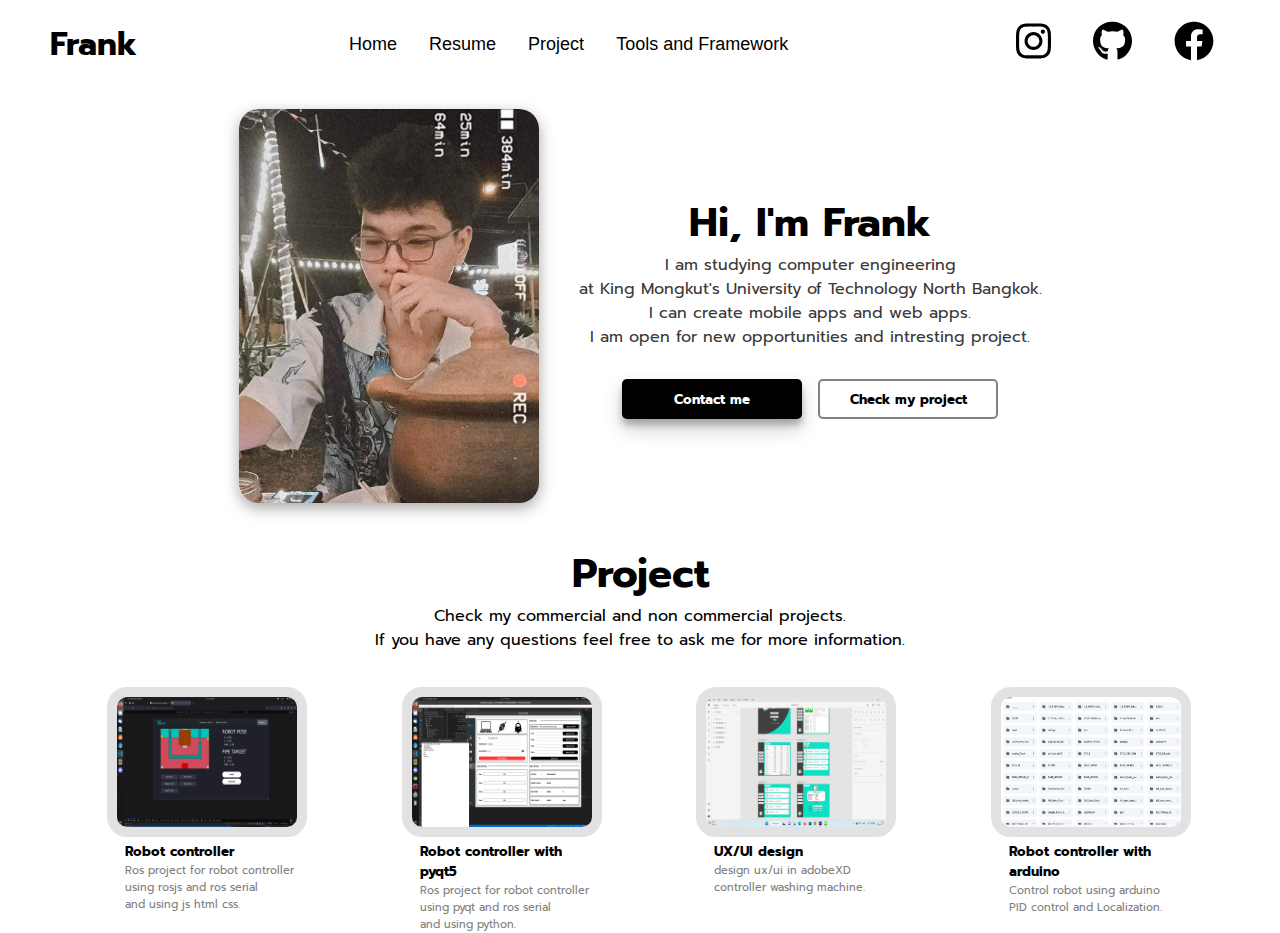
==== index.html @ 697e7351 "second" ====
<html lang="en">

<head>
    <meta charset="UTF-8">
    <meta http-equiv="X-UA-Compatible" content="IE=edge">
    <meta name="viewport" content="width=device-width, initial-scale=1.0">
    <title>Frank</title>

    <link rel="shortcut icon" href="../accessory/image/meow2_icon.png" type="image/x-icon">
    <link rel="preconnect" href="https://fonts.googleapis.com">
    <link rel="preconnect" href="https://fonts.gstatic.com" crossorigin>
    <link href="https://fonts.googleapis.com/css2?family=Prompt:wght@500&display=swap" rel="stylesheet">
    <link rel="stylesheet" href="src/css/home.css">
    <link rel="preconnect" href="https://fonts.googleapis.com">
    <link rel="preconnect" href="https://fonts.gstatic.com" crossorigin>
    <link href="https://fonts.googleapis.com/css2?family=Open+Sans:wght@500&display=swap" rel="stylesheet">
    <link rel="stylesheet" href="https://cdnjs.cloudflare.com/ajax/libs/font-awesome/5.15.3/css/all.min.css">

</head>

<body>
    <header class="header">
        <nav class="navbar" id="navbar">
            <div class="top-nav-menu">
                <div class="logo">
                    <h1><a href="">Frank</a></h1>
                </div>
                <ul class="center-menu">
                    <li class="menu-item"><a href="/index.html">Home</a></li>
                    <li class="menu-item"><a href="src/html/resume.html">Resume</a></li>
                    <li class="menu-item"><a href="">Project</a></li>
                    <li class="menu-item"><a href="src/html/tools.html">Tools and Framework</a></li>
                </ul>
                <ul class="right-menu">
                    <!-- <li class="menu-item switch-lang">
                    <div class="switch">
                        <input id="language-toggle" class="check-toggle check-toggle-round-flat" type="checkbox">
                        <label for="language-toggle"></label>
                        <span class="on">TH</span>
                        <span class="off">EN</span>
                    </div>
                </li> -->
                    <li class="menu-item instagram-icon"><a
                            href="https://instagram.com/frank2042547?utm_source=qr&igshid=MzNlNGNkZWQ4Mg%3D%3D"
                            target="_blank"><img src="img/instagram.svg"></a></li>
                    <li class="menu-item github-icon"><a href="https://github.com/Nicasiozero" target="_blank"><img
                                src="img/github.svg"></a></li>
                    <li class="menu-item facebook-icon"><a
                            href="https://www.facebook.com/sermchart.leelasakulmekeart.39/" target="_blank"><img
                                src="img/facebook.svg"></a></li>
                    <li class="menu-btn">
                        <input type="checkbox" id="image-checkbox">
                        <label for="image-checkbox" class="image-label"></label>
                    </li>
                </ul>
            </div>
            <div class="bottom-nav-menu">
                <div class="slide-menu">
                    <div class="project_menubar">
                        <a href=""><img src="img/house-solid.svg" alt="">Home</a>
                    </div>
                    <div class="resume_menubar">
                        <a href="../html/resume.html"><img src="img/address-card-solid.svg" alt="">Resume</a>
                    </div>
                    <div class="project_menubar">
                        <a href=""><img src="img/layer-group-solid.svg" alt="">Project</a>
                    </div>
                    <div class="framwork_menubar">
                        <a href=""><img src="img/code-solid.svg" alt="">Tools and Framework</a>
                    </div>
                    <div class="instagram_menubar">
                        <a href="https://instagram.com/frank2042547?utm_source=qr&igshid=MzNlNGNkZWQ4Mg%3D%3D"
                            target="_blank"><img src="img/instagram.svg" alt="">Instagram</a>
                    </div>
                    <div class="facebook_menubar">
                        <a href="https://www.facebook.com/sermchart.leelasakulmekeart.39/" target="_blank"><img
                                src="img/facebook.svg" alt="">Facebook</a>
                    </div>
                    <div class="github_menubar">
                        <a href="https://github.com/Nicasiozero" target="_blank"><img src="img/github.svg"
                                alt="">Github</a>
                    </div>
                </div>
            </div>
        </nav>
    </header>
    <section class="section">
        <div class="image">
            <img src="img/profile_full.jpg" alt="">
        </div>
        <div class="text">
            <h1>Hi, I'm Frank</h1>
            <p>I am studying computer engineering <br>at King Mongkut's University of Technology North Bangkok. <br>I
                can create mobile apps and web apps. <br>I am open for new opportunities and intresting project.</p>
            <div class="btn">
                <button class="contact-btn">Contact me</button>
                <button class="check-btn">Check my project</button>
            </div>
        </div>
    </section>

    <section class="work">
        <div class="work-text">
            <h1>Project</h1>
            <p>Check my commercial and non commercial projects. <br>If you have any questions feel free to ask me for
                more information.</p>
            <!-- <div class="select_btn">
                <input class="checkbox-tools" type="radio" name="selection" id="option1">
                <label for="option1">All</label>
                <input class="checkbox-tools" type="radio" name="selection" id="option2">
                <label for="option2">Java</label>
                <input class="checkbox-tools" type="radio" name="selection" id="option3">
                <label for="option3">Python</label>
                <input class="checkbox-tools" type="radio" name="selection" id="option4">
                <label for="option4">HTML&CSS</label>
                <input class="checkbox-tools" type="radio" name="selection" id="option5">
                <label for="option5">ROS</label>
                <input class="checkbox-tools" type="radio" name="selection" id="option6">
                <label for="option6">Mobile app</label>
                <input class="checkbox-tools" type="radio" name="selection" id="option7">
                <label for="option7">Web app</label>
                <input class="checkbox-tools" type="radio" name="selection" id="option8">
                <label for="option8">Computer program</label>
            </div> -->
            <div class="project-content">
                <a href="">
                    <div class="project-box1 box-con">
                        <div class="image-box">
                            <img src="img/Screenshot from 2023-06-24 02-03-54.png" alt="">
                        </div>
                        <h5>Robot controller</h5>
                        <p>Ros project for robot controller <br> using rosjs and ros serial <br>and using js html css.
                        </p>
                    </div>
                </a>
                <a href="">
                    <div class="project-box2 box-con">
                        <div class="image-box">
                            <img src="img/irap_control.png" alt="">
                        </div>
                        <h5>Robot controller with pyqt5</h5>
                        <p>Ros project for robot controller <br> using pyqt and ros serial <br>and using python.</p>
                    </div>
                </a>
                <a href="">
                    <div class="project-box3 box-con">
                        <div class="image-box">
                            <img src="img/image.png" alt="">
                        </div>
                        <h5>UX/UI design</h5>
                        <p>design ux/ui in adobeXD <br>controller washing machine.</p>
                    </div>
                </a>
                <a href="">
                    <div class="project-box4 box-con">
                        <div class="image-box">
                            <img src="img/Screenshot from 2023-08-09 02-25-33.png" alt="">
                        </div>
                        <h5>Robot controller with arduino</h5>
                        <p>Control robot using arduino <br>
                            PID control and Localization.
                        </p>
                    </div>
                </a>

            </div>
        </div>
    </section>



    <script src="src/js/home.js"></script>
</body>

</html>
---- src/css/home.css ----
* {
    padding: 0;
    margin: 0;
    box-sizing: border-box;
    font-family: 'Prompt', sans-serif;
    -webkit-touch-callout: none;
    -webkit-user-select: none;
    -khtml-user-select: none;
    -moz-user-select: none;
    -ms-user-select: none;
    user-select: none;
}

.navbar{
    display: block;
    justify-content: space-between;
    align-items: center;
    background-color: #fff;
    overflow: hidden;
}

.bottom_line{
    border-bottom: 2px solid rgb(78, 77, 77);
}

.top-nav-menu{
    display: flex;
    justify-content: space-between;
    align-items: center;
    padding: 20px 20px 20px 50px;
    width: 100%;
}
.sticky {
    position: fixed;
    top: 0;
    width: 100%;
}
.logo h1 a {
    text-decoration: none;
    color: black;
}

.menu-item a {
    text-decoration: none;
    color: black;
    font-family: Arial, Helvetica, sans-serif;
    font-size: 18px;
}

.center-menu,
.right-menu {
    display: flex;
    list-style: none;
}

.right-menu {
    margin-right: 30px;
    gap: 10px;
}

.center-menu li,
.right-menu li {
    margin: 0 1rem;
}
.instagram-icon,
.facebook-icon a img,
.github-icon a img,
.menu-item a img {
    height: 40px;
}
/* 
.switch {
    position: relative;
    display: inline-block;
    margin: 0 5px;
    left: 50px;
}

.switch>span {
    position: absolute;
    top: 14px;
    pointer-events: none;
    font-family: 'Helvetica', Arial, sans-serif;
    font-weight: bold;
    font-size: 12px;
    text-transform: uppercase;
    text-shadow: 0 1px 0 rgba(0, 0, 0, .06);
    width: 50%;
    text-align: center;
} */

input.check-toggle-round-flat:checked~.off {
    color: #000;
}

input.check-toggle-round-flat:checked~.on {
    color: #fff;
}
/* 
.switch>span.on {
    left: 0;
    padding-left: 2px;
    color: #000;
}

.switch>span.off {
    right: 0;
    padding-right: 4px;
    color: #fff;
} */

.check-toggle {
    position: absolute;
    margin-left: -9999px;
    visibility: hidden;
}

.check-toggle+label {
    display: block;
    position: relative;
    cursor: pointer;
    outline: none;
    -webkit-user-select: none;
    -moz-user-select: none;
    -ms-user-select: none;
    user-select: none;
}

input.check-toggle-round-flat+label {
    padding: 2px;
    width: 97px;
    height: 35px;
    background-color: #000;
    -webkit-border-radius: 60px;
    -moz-border-radius: 60px;
    -ms-border-radius: 60px;
    -o-border-radius: 60px;
    border-radius: 60px;
}

input.check-toggle-round-flat+label:before,
input.check-toggle-round-flat+label:after {
    display: block;
    position: absolute;
    content: "";
}

input.check-toggle-round-flat+label:before {
    top: 2px;
    left: 2px;
    bottom: 2px;
    right: 2px;
    background-color: #000;
    -webkit-border-radius: 52px;
    -moz-border-radius: 60px;
    -ms-border-radius: 60px;
    -o-border-radius: 60px;
    border-radius: 60px;
}

input.check-toggle-round-flat+label:after {
    top: 4px;
    left: 4px;
    bottom: 4px;
    width: 48px;
    background-color: #fff;
    -webkit-border-radius: 52px;
    -moz-border-radius: 52px;
    -ms-border-radius: 52px;
    -o-border-radius: 52px;
    border-radius: 52px;
    -webkit-transition: margin 0.2s;
    -moz-transition: margin 0.2s;
    -o-transition: margin 0.2s;
    transition: margin 0.2s;
}

input.check-toggle-round-flat:checked+label:after {
    margin-left: 42px;
}

.image img {
    width: 100%;
    max-width: 300px;
    height: auto;
    border-radius: 20px;
    box-shadow: rgba(0, 0, 0, 0.35) 0px 5px 15px;
    transition: transform 0.3s, box-shadow 0.3s;
    cursor: pointer;
    
}
.image img:hover {
    transform: scale(1.1); 
    box-shadow: rgba(0, 0, 0, 0.5) 0px 8px 20px;
}

.section {
    display: grid;
    grid-template-columns: auto auto;
    grid-template-rows: auto;
    justify-content: center;
    align-items: center;
    gap: 40px;
    margin-top: 20px;
}

.text {
    font-family: 'Open Sans', sans-serif;
}

.text h1 {
    font-size: 40px;
    text-align: center;
}

.text p {
    color: rgb(59, 56, 56);
    text-align: center;
}

.btn {
    margin-top: 30px;
    text-align: center;
}

.btn button {
    width: 180px;
    height: 40px;
    border-radius: 5px;
    font-weight: bold;
    margin: 0 5;
}

.btn button:hover {
    box-shadow: 0 14px 28px rgba(0, 0, 0, 0.25), 0 10px 10px rgba(0, 0, 0, 0.22);

}

.contact-btn {
    color: #fff;
    border: none;
    background-color: black;
    cursor: pointer;
    box-shadow: 0 10px 20px rgba(0, 0, 0, 0.19), 0 6px 6px rgba(0, 0, 0, 0.23);
}

.check-btn {
    color: #000;
    background-color: #fff;
    cursor: pointer;
    border: 2px solid gray;
}

.work {
    margin-top: 40px;
}

.work-text {
    text-align: center;
}

.work-text h1 {
    font-size: 40px;
}

/* .select_btn {
    margin-top: 30px;
    padding: 0 20px;

} */

/* 
/* .select_btn label {
    color: black;
    background-color: rgb(231, 231, 231);
    border-radius: 20px;
    cursor: pointer;
    font-weight: bold;
    padding: 5px 20px;
} */

/* .checkbox-tools[type=radio]:checked+label {
    color: white;
    background: black;
} */

.project-content {
    display: grid;
    grid-template-columns: auto auto auto auto;
    justify-content: center;
    margin-top: 30px;
    width: 100%;
    height: auto;
    padding: 0 20%;
    gap: 10%;
}

.box-con h5 {
    text-align: left;
    margin-left: 18px;
    margin-top: 5px;
}

.box-con p {
    text-align: left;
    color: gray;
    margin-left: 18px;
    font-size: 11px;
}

.image-box img {
    width: 200px;
    height: 150px;
    border: 10px solid rgb(226, 226, 226);
    border-radius: 20px;
}

.box-con {
    text-align: left;
    margin-left: 18px;
    margin-top: 5px;
    cursor: pointer;
}

a {
    text-decoration: none;
    color: #000;
}

.image-label {
    display: inline-block;
    width: 30px;
    height: 30px;
    cursor: pointer;
    background-image: url("../../img/bars-solid.svg");
    background-repeat: no-repeat;
    background-size: cover;
}
.menu-btn {
    cursor: pointer;
    display: none;
}


.slide-menu{
    display: none;
    padding: 0 50px;

}
.slide-menu div a{
    font-size: 20px;
}
.slide-menu div a{
    display: flex;
    height: 30px;
    margin-bottom: 20px;
    width: 280px;
    gap: 20px;
    /* border: 1px solid red; */
}

@media (max-width: 992px) {
    .section {
        display: grid;
        grid-template-columns: auto;
        justify-items: center;
    }

    .select_btn {
        display: grid;
        grid-template-columns: auto auto auto auto;
        gap: 10px;
    }

    .project-content {
        display: grid;
        grid-template-columns: auto auto;
        justify-content: center;
    }

    .center-menu,
    .github-icon,
    .facebook-icon,
    .instagram-icon {
        display: none;
    }

    .menu-btn {
        display: flex;
    }

    .right-menu {
        margin-right: 0px;
        gap: 40px;
    }
    .slide-menu {
        display: block;
        width: 100%;
        height: 0px;
        overflow: hidden;
        transition: height 0.3s ease;
    }
    #image-checkbox{
        display: none;
    }
    #image-checkbox:checked + .image-label ~ .slide-menu {
        height: 300px; 
        border: 1px solid black;
    }
    #image-checkbox:not(:checked)+.image-label ~ .slide-menu{
        height: 0px;
    }
}
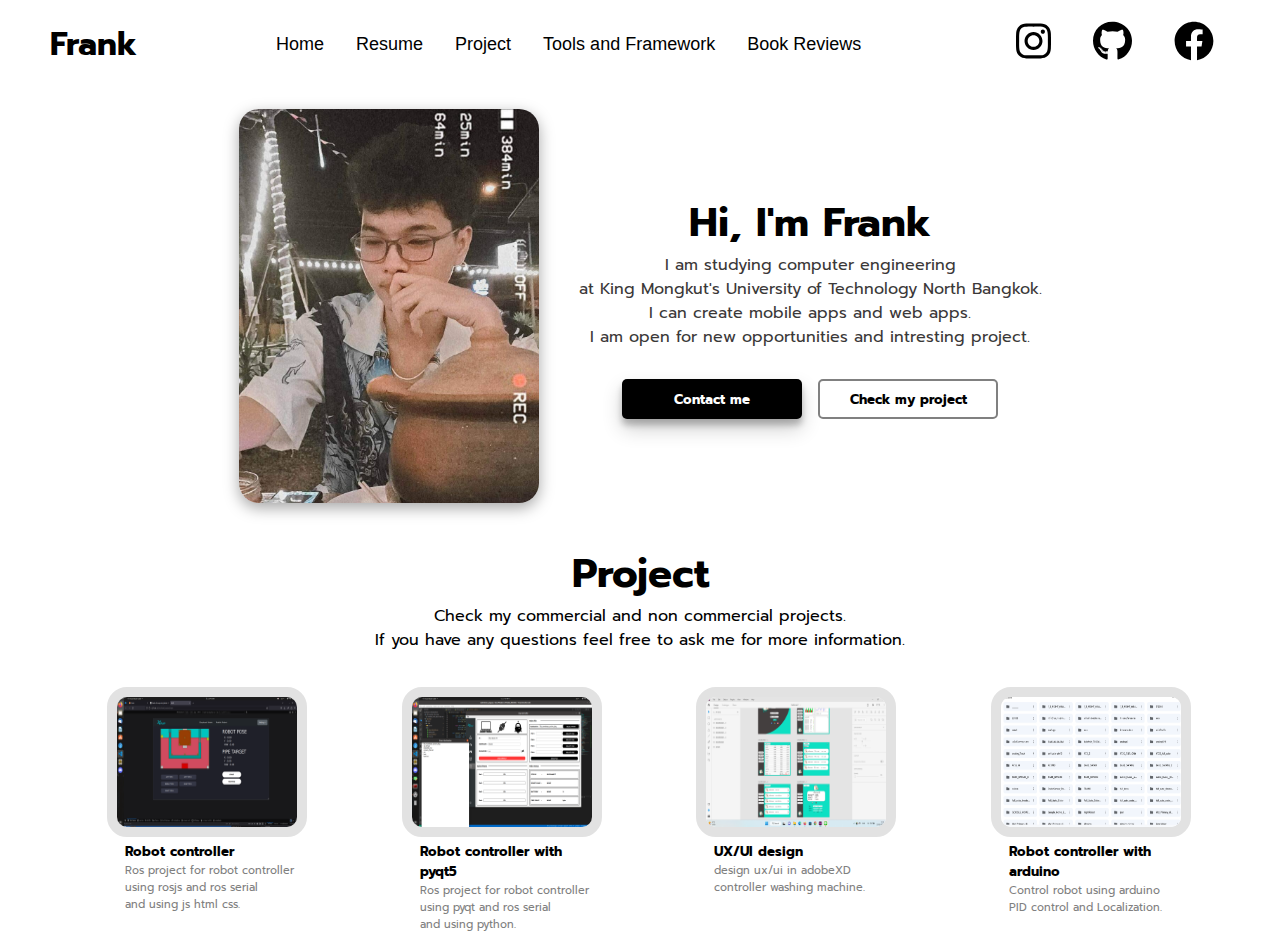
==== commit 6aa24ca7: "update" ====
--- a/index.html
+++ b/index.html
@@ -30,6 +30,7 @@
                     <li class="menu-item"><a href="src/html/resume.html">Resume</a></li>
                     <li class="menu-item"><a href="">Project</a></li>
                     <li class="menu-item"><a href="src/html/tools.html">Tools and Framework</a></li>
+                    <li class="menu-item"><a href="src/html/review.html">Book Reviews</a></li>
                 </ul>
                 <ul class="right-menu">
                     <!-- <li class="menu-item switch-lang">
@@ -60,13 +61,13 @@
                         <a href=""><img src="img/house-solid.svg" alt="">Home</a>
                     </div>
                     <div class="resume_menubar">
-                        <a href="../html/resume.html"><img src="img/address-card-solid.svg" alt="">Resume</a>
+                        <a href="src/html/resume.html"><img src="img/address-card-solid.svg" alt="">Resume</a>
                     </div>
                     <div class="project_menubar">
                         <a href=""><img src="img/layer-group-solid.svg" alt="">Project</a>
                     </div>
                     <div class="framwork_menubar">
-                        <a href=""><img src="img/code-solid.svg" alt="">Tools and Framework</a>
+                        <a href="src/html/tools.html"><img src="img/code-solid.svg" alt="">Tools and Framework</a>
                     </div>
                     <div class="instagram_menubar">
                         <a href="https://instagram.com/frank2042547?utm_source=qr&igshid=MzNlNGNkZWQ4Mg%3D%3D"
@@ -80,6 +81,7 @@
                         <a href="https://github.com/Nicasiozero" target="_blank"><img src="img/github.svg"
                                 alt="">Github</a>
                     </div>
+                    <div class="book_menubar"></div>
                 </div>
             </div>
         </nav>
